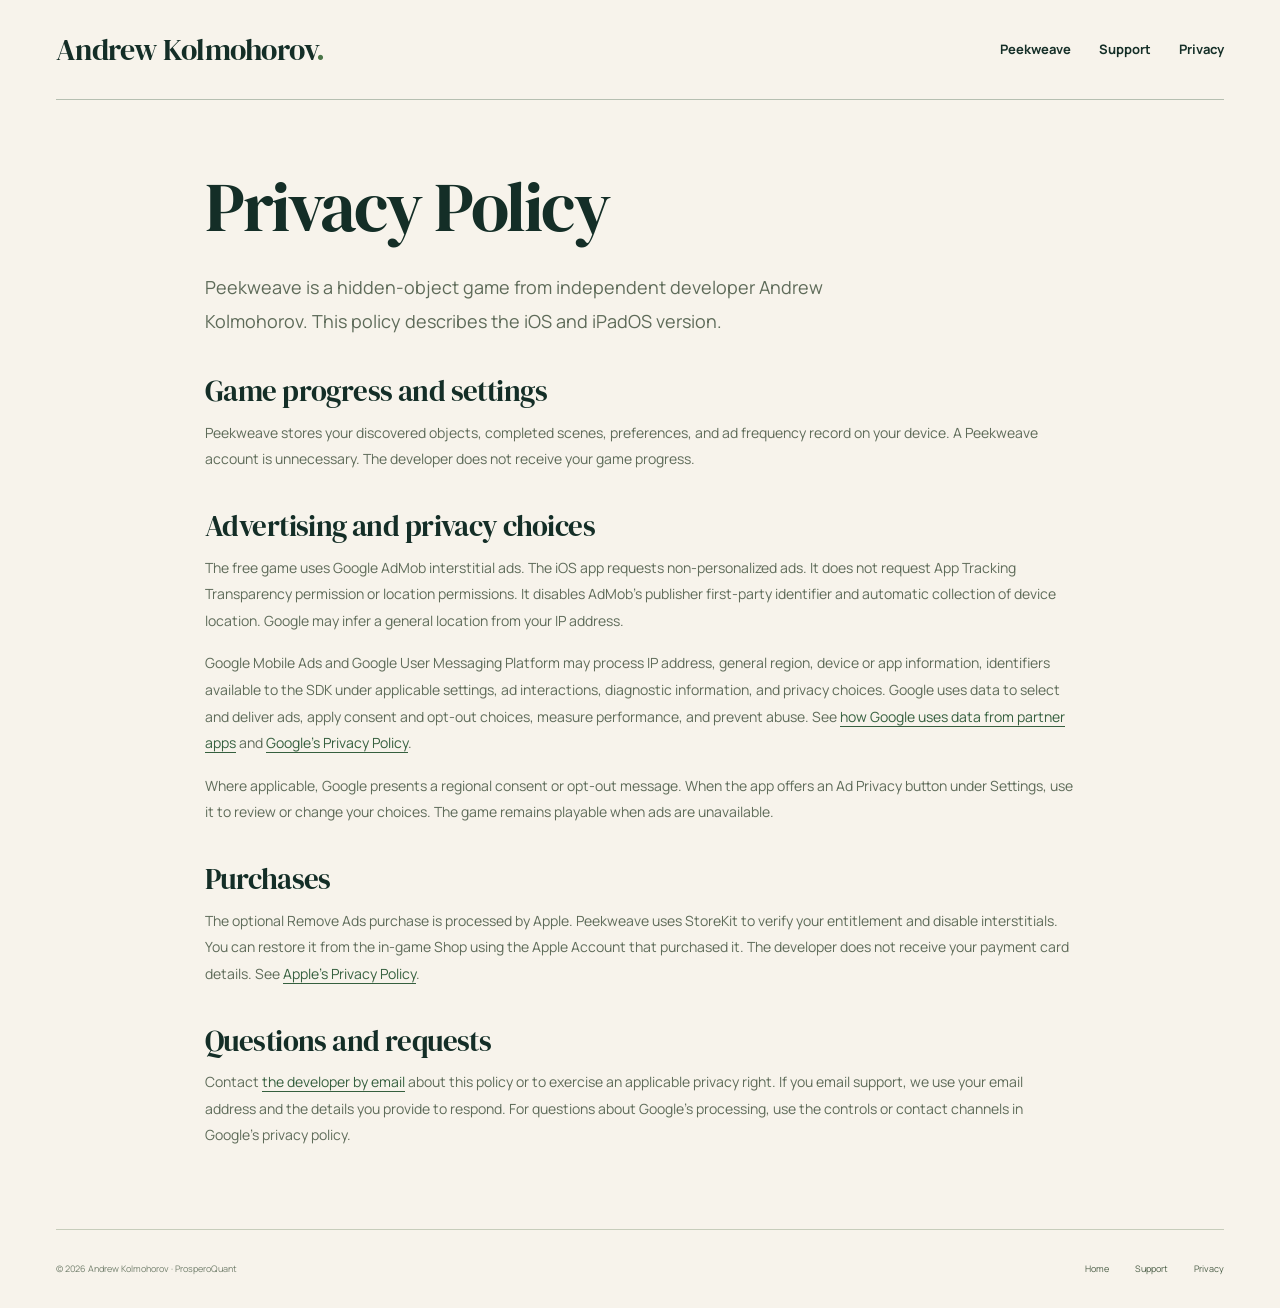
==== peekweave-privacy.html @ c541e127 "Add Peekweave to the developer website" ====
<!doctype html>
<html lang="en">
<head>
  <meta charset="utf-8">
  <meta name="viewport" content="width=device-width, initial-scale=1">
  <meta name="theme-color" content="#f7f3eb">
  <title>Privacy Policy — Peekweave</title>
  <meta name="description" content="How Peekweave on iPhone and iPad handles game progress, ads, consent choices, and purchases.">
  <link rel="canonical" href="https://prosperoquant.github.io/peekweave-privacy.html">
  <link rel="icon" href="assets/monogram.svg?v=20261117-ak2" type="image/svg+xml">
  <link rel="stylesheet" href="assets/portfolio-fonts.css">
  <link rel="stylesheet" href="assets/portfolio.css?v=20261117-4">
  <link rel="stylesheet" href="assets/peekweave.css">
  <script src="assets/contact.js" defer></script>
</head>
<body>
  <a class="skip-link" href="#main">Skip to content</a>
  <header class="site-header document-header wrap">
    <a class="wordmark" href="./">Andrew Kolmohorov<span class="wordmark-dot">.</span></a>
    <nav class="primary-nav" aria-label="Main navigation"><a href="./#peekweave">Peekweave</a><a href="peekweave-support.html">Support</a><a href="peekweave-privacy.html">Privacy</a></nav>
  </header>
  <main id="main" class="document-main">
    <h1>Privacy Policy</h1>
    <p class="document-lead">Peekweave is a hidden-object game from independent developer Andrew Kolmohorov. This policy describes the iOS and iPadOS version.</p>
<h2>Game progress and settings</h2>
<p>Peekweave stores your discovered objects, completed scenes, preferences, and ad frequency record on your device. A Peekweave account is unnecessary. The developer does not receive your game progress.</p>
<h2>Advertising and privacy choices</h2>
<p>The free game uses Google AdMob interstitial ads. The iOS app requests non-personalized ads. It does not request App Tracking Transparency permission or location permissions. It disables AdMob's publisher first-party identifier and automatic collection of device location. Google may infer a general location from your IP address.</p>
<p>Google Mobile Ads and Google User Messaging Platform may process IP address, general region, device or app information, identifiers available to the SDK under applicable settings, ad interactions, diagnostic information, and privacy choices. Google uses data to select and deliver ads, apply consent and opt-out choices, measure performance, and prevent abuse. See <a href="https://policies.google.com/technologies/partner-sites">how Google uses data from partner apps</a> and <a href="https://policies.google.com/privacy">Google's Privacy Policy</a>.</p>
<p>Where applicable, Google presents a regional consent or opt-out message. When the app offers an Ad Privacy button under Settings, use it to review or change your choices. The game remains playable when ads are unavailable.</p>
<h2>Purchases</h2>
<p>The optional Remove Ads purchase is processed by Apple. Peekweave uses StoreKit to verify your entitlement and disable interstitials. You can restore it from the in-game Shop using the Apple Account that purchased it. The developer does not receive your payment card details. See <a href="https://www.apple.com/legal/privacy/">Apple's Privacy Policy</a>.</p>
<h2>Questions and requests</h2>
<p>Contact <button class="inline-contact contact-action" type="button" data-email-subject="Peekweave Privacy">the developer by email</button> about this policy or to exercise an applicable privacy right. If you email support, we use your email address and the details you provide to respond. For questions about Google's processing, use the controls or contact channels in Google's privacy policy.</p>
  </main>
  <footer class="site-footer wrap"><span>© 2026 Andrew Kolmohorov · ProsperoQuant</span><div><a href="./">Home</a><a href="peekweave-support.html">Support</a><a href="peekweave-privacy.html">Privacy</a></div></footer>
</body>
</html>
---- assets/portfolio-fonts.css ----
@font-face {
  font-family: 'DM Serif Display';
  font-style: italic;
  font-weight: 400;
  font-display: swap;
  src: url(display-italic.woff2) format('woff2');
}
@font-face {
  font-family: 'DM Serif Display';
  font-style: normal;
  font-weight: 400;
  font-display: swap;
  src: url(display-normal.woff2) format('woff2');
}
@font-face {
  font-family: 'Manrope';
  font-style: normal;
  font-weight: 400;
  font-display: swap;
  src: url(manrope-400.woff2) format('woff2');
}
@font-face {
  font-family: 'Manrope';
  font-style: normal;
  font-weight: 500;
  font-display: swap;
  src: url(manrope-500.woff2) format('woff2');
}
@font-face {
  font-family: 'Manrope';
  font-style: normal;
  font-weight: 600;
  font-display: swap;
  src: url(manrope-600.woff2) format('woff2');
}
@font-face {
  font-family: 'Manrope';
  font-style: normal;
  font-weight: 700;
  font-display: swap;
  src: url(manrope-700.woff2) format('woff2');
}
---- assets/portfolio.css ----
:root{--paper:#f7f3eb;--ink:#142e27;--green:#315a3c;--muted:#606b60;--line:#d6d8cb;--serif:'DM Serif Display',Georgia,serif;--sans:'Manrope',Arial,sans-serif}
*{box-sizing:border-box}
html{scroll-behavior:smooth;scroll-padding-top:32px}
body{margin:0;background:var(--paper);color:var(--ink);font-family:var(--sans);font-size:15px;line-height:1.7;-webkit-font-smoothing:antialiased}
a{color:inherit;text-decoration:none}
button{font:inherit}
img{display:block;max-width:100%}
button,a{-webkit-tap-highlight-color:transparent}
.icon{display:inline-block;width:17px;height:17px;flex-shrink:0;vertical-align:middle}
.menu-toggle[aria-expanded="true"] .menu-vertical{opacity:0}
.menu-vertical{transition:opacity .15s}
.celestial-star .icon{width:1em;height:1em}
.scene-top .icon{width:20px;height:20px}
.quant-symbol .icon{width:42px;height:30px}
a:focus-visible,button:focus-visible,summary:focus-visible{outline:3px solid #9a6429;outline-offset:6px}
::selection{background:#cddbc0;color:var(--ink)}
h1,h2,h3,p,figure{margin:0}
h1,h2,h3{font-family:var(--serif);font-weight:400;line-height:1.06;letter-spacing:-.035em}
h2{font-size:clamp(36px,3.5vw,52px)}
h3{font-size:42px}
.wrap{width:min(1380px,calc(100% - 112px));margin-inline:auto}
.skip-link{position:fixed;z-index:20;top:-70px;left:20px;padding:10px 20px;background:var(--ink);color:var(--paper)}
.skip-link:focus{top:12px}
.site-header{min-height:100px;display:flex;align-items:center;justify-content:space-between;gap:32px;border-bottom:1px solid #b6bfb1}
.wordmark{font-family:var(--serif);font-size:30px;line-height:1.2;letter-spacing:-.025em;white-space:nowrap}
.wordmark-dot{color:#4a7548}
.primary-nav{display:flex;align-items:center;gap:34px;font-size:13px;font-weight:700}
.primary-nav>a{position:relative;padding:10px 0}
.primary-nav>a:not(.nav-contact)::after{content:'';position:absolute;bottom:4px;left:0;right:100%;height:1px;background:var(--green);transition:right .2s}
.primary-nav>a:hover::after{right:0}
.primary-nav .nav-contact{border:1px solid #acb8a4;border-radius:4px;padding:9px 18px;display:flex;gap:27px;align-items:center;transition:background .2s}
.nav-contact:hover{background:#e8ebdf}
.menu-toggle{display:none}
.eyebrow{text-transform:uppercase;font-size:10px;letter-spacing:.2em;font-weight:700;line-height:1.5;color:var(--green);display:flex;align-items:center;gap:9px}
.status-dot{display:inline-block;flex-shrink:0;width:6px;height:6px;border-radius:50%;background:#60834c}
.hero{display:grid;grid-template-columns:.94fr 1.16fr;align-items:center;gap:12px;min-height:605px;padding-block:44px 45px}
.hero-copy{position:relative;z-index:1;padding-bottom:5px}
.hero h1{font-size:clamp(59px,6.45vw,100px);letter-spacing:-.045em;margin-top:23px;line-height:1.01;white-space:nowrap}
.hero-description{font-size:16px;color:#536052;line-height:1.8;margin-top:26px}
.button{display:inline-flex;justify-content:center;align-items:center;gap:40px;min-height:49px;padding:12px 22px;border-radius:4px;font-size:12px;font-weight:700;line-height:1.5;transition:transform .2s,background .2s;cursor:pointer}
.button:hover{transform:translateY(-2px)}
.button>span{font-size:19px;font-weight:400;line-height:1}
.button-primary{background:var(--green);color:#fffdf5;margin-top:29px;box-shadow:0 4px 10px #183c2012}
.button-primary:hover{background:#24472e}
.hero-note{margin-top:25px;display:flex;align-items:center;gap:9px;color:#71786b;font-size:10px;letter-spacing:.025em}
.little-star{font-size:18px;line-height:1;color:#73895e}
.hero-art{min-width:0;position:relative;margin-right:-15px}
.hero-art img{width:100%;height:auto}
.hero-art figcaption{margin:12px 5% 0 12%;display:flex;align-items:center;gap:16px;font-size:9px;letter-spacing:.04em;color:#69725f}
.hero-art figcaption>a{color:var(--ink);white-space:nowrap;font-weight:600}
.figure-line{height:1px;background:#c8cbbd;flex:1}
.work-section{padding-block:30px 90px}
.section-heading{display:flex;justify-content:space-between;align-items:flex-end;gap:24px;margin-bottom:31px}
.section-heading h2{margin-top:12px}
.section-index{text-transform:uppercase;font-size:9px;letter-spacing:.12em;color:#737a6d;padding-bottom:7px;white-space:nowrap}
.section-index>span{margin-inline:7px;color:#a3aa96}
.work-grid{display:grid;grid-template-columns:1.13fr 1fr;gap:28px}
.project{border:1px solid #d0d4c3;border-radius:12px;overflow:hidden;scroll-margin-top:35px;background:#faf8f1;transition:border-color .2s,box-shadow .2s}
.project:hover{border-color:#9eae8a;box-shadow:0 8px 32px #24382008}
.pantry-scene,.divination-scene{height:310px;position:relative;overflow:hidden}
.pantry-scene{background:#dce4ce;padding:17px 48px 24px}
.scene-top{display:flex;align-items:center;justify-content:space-between;color:#466245;max-width:400px;margin:auto}
.scene-title{font-family:var(--serif);font-size:21px;letter-spacing:.01em}
.scene-top>span:last-child{font-size:21px}
.pantry-shelves{width:min(360px,100%);margin:0 auto;filter:drop-shadow(0 16px 12px #51623a22)}
.shelf{height:105px;display:flex;align-items:flex-end;justify-content:space-evenly;position:relative;padding:8px 4px 10px;margin-top:3px}
.shelf::after{position:absolute;bottom:0;left:-12px;right:-12px;content:'';height:9px;border-radius:2px;background:linear-gradient(#e0b17b,#b47d48 50%,#c89863 60%,#9f744b);box-shadow:0 7px 10px #5c59331a}
.shelf img{width:76px;height:87px;object-fit:contain;filter:drop-shadow(1px 4px 3px #6f754332);transition:transform .35s}
.shelf img:nth-child(2){transform:rotate(5deg);width:68px}
.shelf:last-child img:nth-child(1){transform:rotate(-6deg);height:82px}
.pantry-project:hover .shelf:first-child img:first-child{transform:translateY(-5px) rotate(-6deg)}
.scene-caption{position:absolute;bottom:14px;left:0;right:0;text-align:center;color:#40583a;font-size:11px;letter-spacing:.035em}
.divination-scene{background:#e4e1e8;isolation:isolate}
.divination-scene::before{content:'';position:absolute;width:275px;height:275px;border:1px solid #c7bfce;left:50%;top:42%;transform:translate(-50%,-50%);border-radius:50%;z-index:-1}
.divination-scene::after{content:'';position:absolute;width:305px;height:305px;border:1px solid #d0cad5;left:50%;top:42%;transform:translate(-50%,-50%);border-radius:50%;z-index:-1}
.card-fan{position:relative;height:100%;width:100%;max-width:420px;margin-inline:auto}
.oracle-card{position:absolute;top:37px;left:calc(50% - 63px);width:126px;height:195px;object-fit:cover;border-radius:8px;box-shadow:0 10px 20px #30233829;transition:transform .45s cubic-bezier(.2,.8,.2,1)}
.card-left{transform:translate(-74px,15px) rotate(-18deg)}
.card-right{transform:translate(74px,15px) rotate(18deg)}
.card-center{transform:translateY(5px) rotate(-3deg);z-index:2}
.divination-project:hover .card-left{transform:translate(-84px,12px) rotate(-22deg)}
.divination-project:hover .card-right{transform:translate(84px,12px) rotate(22deg)}
.divination-project:hover .card-center{transform:translateY(-3px) rotate(0deg)}
.divination-scene .scene-caption{color:#5d4b66}
.celestial-star{position:absolute;color:#7c6b88;z-index:3}
.star-one{left:12%;top:18%;font-size:31px}
.star-two{right:11%;bottom:25%;font-size:15px}
.project-copy{padding:25px 28px 26px}
.project-meta{display:flex;flex-wrap:wrap;align-items:center;justify-content:space-between;gap:8px 12px;text-transform:uppercase;font-size:9px;letter-spacing:.1em;line-height:1.7;color:#4d5d47;margin-bottom:14px}
.project-status{font-size:10px;font-weight:600;border:1px solid #b8c5a8;background:#eaf0df;padding:3px 10px;border-radius:30px;letter-spacing:.035em;color:#35542b}
.available-status{display:flex;align-items:center;gap:6px;font-size:10px;font-weight:600;color:#315a35;letter-spacing:.03em}
.available-status .status-dot{width:4px;height:4px}
.project-tagline{font-family:var(--serif);font-size:22px;color:#50614a;line-height:1.3;letter-spacing:-.01em;margin-top:9px}
.divination-project .project-tagline{color:#7a637f}
.project-description{max-width:460px;font-size:12px;line-height:1.9;color:#687061;margin-top:14px;min-height:69px}
.project-bottom{display:flex;justify-content:space-between;align-items:center;gap:15px;margin-top:24px;padding-top:19px;border-top:1px solid #dfe2d4}
.platform-label{font-size:11px;color:#4b5c45}
.text-link{font-size:11px;font-weight:700;white-space:nowrap;display:inline-flex;align-items:center;gap:12px}
.text-link>span{font-size:15px}
.text-link:hover{text-decoration:underline;text-underline-offset:5px}
.quant-section{background:#132a35;position:relative;overflow:hidden;color:#f4f1e6;isolation:isolate}
.quant-grid{position:absolute;inset:0;z-index:-1;opacity:.12;background-image:linear-gradient(#74938e 1px,transparent 1px),linear-gradient(90deg,#74938e 1px,transparent 1px);background-size:70px 70px;mask-image:linear-gradient(90deg,transparent 15%,#000)}
.quant-chart{position:absolute;right:0;bottom:0;width:71%;height:100%;z-index:-1;opacity:.85;mask-image:linear-gradient(90deg,transparent,#000 40%)}
.quant-content{padding-block:62px 64px;display:flex;justify-content:space-between;align-items:center;gap:50px}
.quant-section .eyebrow{color:#aab9a8}
.quant-section h2{font-size:clamp(36px,3.5vw,52px);margin-top:14px}
.quant-name{font-family:var(--serif);font-size:26px;letter-spacing:-.02em;margin-top:12px;color:#bad1c2}
.quant-name>span{font-family:var(--sans);font-size:17px;margin-left:7px}
.quant-description{font-size:12px;line-height:1.9;margin-top:14px;color:#bac7c4}
.button-light{border:1px solid #79958f;color:#e9ede2;margin-top:25px;background:#163138}
.button-light:hover{background:#25464b}
.quant-aside{display:flex;flex-direction:column;align-items:flex-start;gap:16px;padding-right:9%;color:#d5e1d5;font-family:var(--serif);font-size:31px;line-height:1.2}
.quant-symbol{font-size:46px;line-height:.6;color:#9bc3b2}
.quant-aside small{font-family:var(--sans);font-size:7px;letter-spacing:.08em;color:#a5b7b5;margin-top:20px}
.contact-section{padding-block:81px 75px;display:grid;grid-template-columns:1.08fr 1fr;gap:60px}
.contact-section h2{font-size:clamp(33px,3.15vw,46px);margin-top:16px;line-height:1.15}
.contact-section h2 em{font-weight:400;color:#668259}
.contact-copy{padding-top:3px}
.contact-copy>p{font-size:12px;line-height:2;max-width:455px;color:#687061}
.contact-email{display:flex;justify-content:space-between;align-items:center;width:100%;font-family:var(--serif);font-size:27px;max-width:455px;background:transparent;color:inherit;border:0;border-bottom:1px solid #bac3ac;padding:20px 0 10px;letter-spacing:-.015em;text-align:left;cursor:pointer}
.contact-email>span{font-family:var(--sans);font-size:23px}
.contact-email:hover{color:#517242}
.inline-contact{display:inline;padding:0;border:0;background:transparent;color:#355f3e;font:inherit;text-align:left;text-decoration:underline;text-underline-offset:4px;cursor:pointer}
.inline-contact:hover{color:#183c20}
.contact-fallback{width:min(870px,calc(100% - 40px));margin:25px auto;font-size:13px}
.social-links{display:flex;gap:25px;margin-top:25px;font-size:10px;font-weight:600}
.social-links a>span{color:#7b8970;margin-left:6px}
.social-links a:hover{text-decoration:underline;text-underline-offset:5px}
.site-footer{border-top:1px solid #c7cdbb;display:flex;justify-content:space-between;align-items:center;gap:30px;min-height:79px;font-size:9px;color:#74806e}
.site-footer>div{display:flex;align-items:center;gap:26px;color:#4b5e47}
.site-footer a:hover{text-decoration:underline;text-underline-offset:4px}
.footer-dot{margin-inline:6px}
/* Shared support and privacy pages. */
.document-main{max-width:870px;margin:0 auto;padding:70px 0 80px}
.document-main>.eyebrow{margin-bottom:19px}
.document-main h1{font-size:clamp(44px,5.5vw,72px);margin-bottom:25px}
.document-main h2{font-size:29px;letter-spacing:-.02em;margin-top:38px;margin-bottom:13px}
.document-main p,.document-main li{font-size:14px;line-height:1.9;color:#5e6b59}
.document-main p+p{margin-top:16px}
.document-main a:not(.button){text-decoration:underline;text-underline-offset:4px;color:#355f3e;overflow-wrap:anywhere}
.document-main ul{padding-left:20px}
.document-main small{display:block;font-size:11px;color:#7a8270;margin-top:32px}
.document-main .document-lead{font-size:18px;max-width:690px}
.document-main .document-links{margin-top:26px;padding:24px 0;border-block:1px solid var(--line)}
.document-links .text-link{font-size:13px;display:flex;justify-content:space-between;padding:12px 0}
.document-main .document-note{margin-top:32px;padding:20px 25px;border-left:2px solid #9cab83;background:#edefe3}
.document-note p{font-size:13px}
.document-footer{border-top:1px solid var(--line);margin-top:40px;padding-top:20px}
.document-header .primary-nav{gap:28px}
@media(min-width:1550px){
  .hero{min-height:650px}.hero-art{margin-right:-30px}.hero h1{font-size:105px}
}
@media(max-width:1150px){
  .wrap{width:calc(100% - 72px)}.site-header{min-height:88px}.wordmark{font-size:26px}.primary-nav{gap:24px}
  .hero{min-height:535px;gap:0}.hero h1{font-size:clamp(59px,6.6vw,85px)}.hero-description{font-size:14px}.hero-art{margin-right:-10px}.hero-art figcaption{font-size:8px;gap:9px;margin-left:7%}
  .pantry-scene,.divination-scene{height:285px}.pantry-scene{padding-inline:32px}.shelf{height:96px}.shelf img{height:80px;width:68px}.shelf:last-child img:nth-child(1){height:76px}
  .project-copy{padding:23px}.project-bottom{flex-wrap:wrap}.project-description{min-height:90px}.contact-section{gap:45px}.contact-email{font-size:24px}.quant-aside{padding-right:3%}
}
@media(max-width:850px){
  .wrap{width:calc(100% - 48px)}.wordmark{font-size:24px}.primary-nav{gap:18px;font-size:11px}.primary-nav .nav-contact{padding:8px 12px;gap:13px}
  .hero{min-height:465px;padding-block:35px}.hero h1{font-size:clamp(48px,6.7vw,61px)}.hero-description{font-size:12px;margin-top:20px}.hero .eyebrow{font-size:8px;letter-spacing:.17em}.hero .button{margin-top:23px;min-height:45px;font-size:11px;gap:25px}.hero-note{font-size:8px;margin-top:21px}.hero-art figcaption>span:first-child{display:none}.hero-art figcaption{margin:8px 8% 0}
  .work-section{padding-bottom:60px}.section-heading{margin-bottom:25px}.section-heading h2{font-size:36px}.section-index{font-size:8px}.work-grid{gap:20px;grid-template-columns:1fr 1fr}
  .pantry-scene,.divination-scene{height:250px}.pantry-scene{padding-inline:25px;padding-top:13px}.scene-title{font-size:18px}.shelf{height:82px}.shelf img{height:67px;width:59px}.shelf img:nth-child(2){width:57px}.shelf:last-child img:nth-child(1){height:64px}
  .oracle-card{width:106px;height:164px;left:calc(50% - 53px);top:30px}.card-left{transform:translate(-57px,13px) rotate(-18deg)}.card-right{transform:translate(57px,13px) rotate(18deg)}.divination-project:hover .card-left{transform:translate(-61px,12px) rotate(-20deg)}.divination-project:hover .card-right{transform:translate(61px,12px) rotate(20deg)}
  .divination-scene::before{width:215px;height:215px}.divination-scene::after{width:240px;height:240px}.star-one{left:8%;top:14%;font-size:24px}.star-two{right:8%}.scene-caption{bottom:12px;font-size:10px}
  .project-copy{padding:21px}.project-meta{font-size:9px;letter-spacing:.06em;gap:7px}.project-status,.available-status{font-size:10px}.project h3{font-size:35px}.project-tagline{font-size:20px;min-height:52px}.project-description{font-size:11px;min-height:106px}.project-bottom{margin-top:19px;gap:10px;align-items:flex-start;flex-direction:column}.platform-label{font-size:11px}.text-link{font-size:11px}
  .quant-content{padding-block:50px}.quant-section h2{font-size:39px}.quant-aside{padding-right:0;font-size:27px;min-width:130px}.quant-description{font-size:11px}
  .contact-section{padding-block:60px;gap:35px}.contact-section h2{font-size:32px}.contact-copy>p{font-size:11px}.contact-email{font-size:20px}
  .document-main{max-width:calc(100% - 80px);padding-top:50px}.site-footer{font-size:8px;gap:20px}.site-footer>div{gap:18px}
}
@media(max-width:650px){
  .wrap{width:calc(100% - 40px)}.site-header{min-height:79px;gap:15px;position:relative;flex-wrap:wrap;padding-block:21px}.wordmark{font-size:25px}
  .js .menu-toggle{display:flex;align-items:center;gap:11px;padding:5px 0 5px 10px;border:0;background:transparent;color:var(--ink);font-size:11px;cursor:pointer}.menu-toggle span{font-size:20px;line-height:1}
  .primary-nav{width:100%;justify-content:space-between;gap:12px;font-size:11px;border-top:1px solid var(--line);padding-top:10px}.js .primary-nav{display:none}.js .primary-nav.is-open{display:flex}.primary-nav .nav-contact{border:0;padding:8px 0;gap:6px}
  .hero{display:flex;flex-direction:column;align-items:stretch;gap:18px;padding-top:40px;padding-bottom:26px;min-height:0}.hero-copy{padding-bottom:0}.hero .eyebrow{font-size:9px;letter-spacing:.19em}
  .hero h1{font-size:clamp(52px,12.9vw,82px);margin-top:20px;letter-spacing:-.045em;line-height:1.01;white-space:normal}.hero-description{font-size:13px;line-height:1.8;margin-top:23px}.hero .button{margin-top:24px;font-size:11px;padding-inline:21px;gap:42px;min-height:47px}.hero-note{font-size:9px;margin-top:20px;gap:8px}
  .hero-art{margin:3px -10px 0}.hero-art figcaption{margin:7px 18px 0;font-size:8px}.hero-art figcaption>span:first-child{display:inline}.hero-art img{width:100%}
  .work-section{padding-top:28px;padding-bottom:45px}.section-heading{align-items:flex-start;flex-direction:column;gap:12px;margin-bottom:24px}.section-heading .eyebrow{font-size:8px;letter-spacing:.15em}.section-heading h2{font-size:36px;margin-top:10px}.section-index{font-size:7px;padding:0;letter-spacing:.1em}.work-grid{grid-template-columns:1fr;gap:25px}.project{border-radius:10px}
  .pantry-scene,.divination-scene{height:285px}.pantry-scene{padding:17px 38px 24px}.scene-title{font-size:21px}.shelf{height:96px}.shelf img{height:81px;width:71px}.shelf img:nth-child(2){width:68px}.shelf:last-child img:nth-child(1){height:77px}.pantry-shelves{max-width:325px}.scene-caption{font-size:11px;bottom:14px}
  .oracle-card{width:123px;height:188px;left:calc(50% - 61.5px);top:34px}.card-left{transform:translate(-67px,13px) rotate(-18deg)}.card-right{transform:translate(67px,13px) rotate(18deg)}.divination-project:hover .card-left{transform:translate(-73px,12px) rotate(-20deg)}.divination-project:hover .card-right{transform:translate(73px,12px) rotate(20deg)}.divination-scene::before{width:250px;height:250px}.divination-scene::after{width:278px;height:278px}.star-one{left:10%}.star-two{right:10%}
  .project-copy{padding:23px}.project-meta{font-size:9px;letter-spacing:.06em;margin-bottom:16px}.project-status,.available-status{font-size:10px}.project h3{font-size:39px}.project-tagline{font-size:22px;min-height:0;margin-top:9px}.project-description{font-size:12px;min-height:0;line-height:1.9;margin-top:14px}.project-bottom{flex-direction:row;align-items:center;justify-content:space-between;flex-wrap:wrap;gap:12px;margin-top:23px;padding-top:18px}.platform-label{font-size:11px}.text-link{font-size:11px;gap:8px}
  .quant-content{padding-block:45px;display:block}.quant-section .eyebrow{font-size:8px}.quant-section h2{font-size:40px;margin-top:18px;max-width:320px}.quant-name{font-size:25px;margin-top:14px}.quant-description{font-size:12px;line-height:1.9;max-width:330px;margin-top:15px}.quant-description br{display:none}.quant-aside{display:none}.quant-chart{width:110%;height:85%;opacity:.45;mask-image:linear-gradient(90deg,transparent,#000)}.quant-grid{background-size:50px 50px;opacity:.1}.button-light{font-size:11px;gap:33px;margin-top:25px;min-height:47px}
  .contact-section{display:block;padding-block:45px 42px}.contact-section .eyebrow{font-size:8px}.contact-section h2{font-size:37px;line-height:1.13;margin-top:15px}.contact-copy{padding-top:23px}.contact-copy>p{font-size:12px;line-height:1.9}.contact-email{font-size:25px;padding-top:23px}.email-caption{font-size:10px}.social-links{font-size:10px;gap:29px;margin-top:24px}
  .site-footer{align-items:flex-start;flex-direction:column;gap:16px;padding-block:24px 27px;font-size:8px;min-height:0}.site-footer>div{gap:25px;font-size:9px}
  .document-main{max-width:calc(100% - 40px);padding-block:40px 45px}.document-main h1{font-size:45px}.document-main h2{font-size:28px}.document-main .document-lead{font-size:16px}.document-main p,.document-main li{font-size:13px}.document-main .document-note{padding:15px 18px}.document-header .primary-nav{gap:15px}
}
@media(prefers-reduced-motion:reduce){html{scroll-behavior:auto}*,*::before,*::after{transition:none!important;animation:none!important}}
---- assets/peekweave.css ----
.peekweave-card-art {
  display: block;
  width: 100%;
  height: clamp(225px, 34vw, 320px);
  object-fit: cover;
  object-position: 50% 48%;
  background: #252032;
}
.peekweave-project .project-tagline { color: #6e4a70; }
.peekweave-cover {
  display: block;
  width: 100%;
  height: auto;
  border-radius: 12px;
  margin: 24px 0 32px;
}
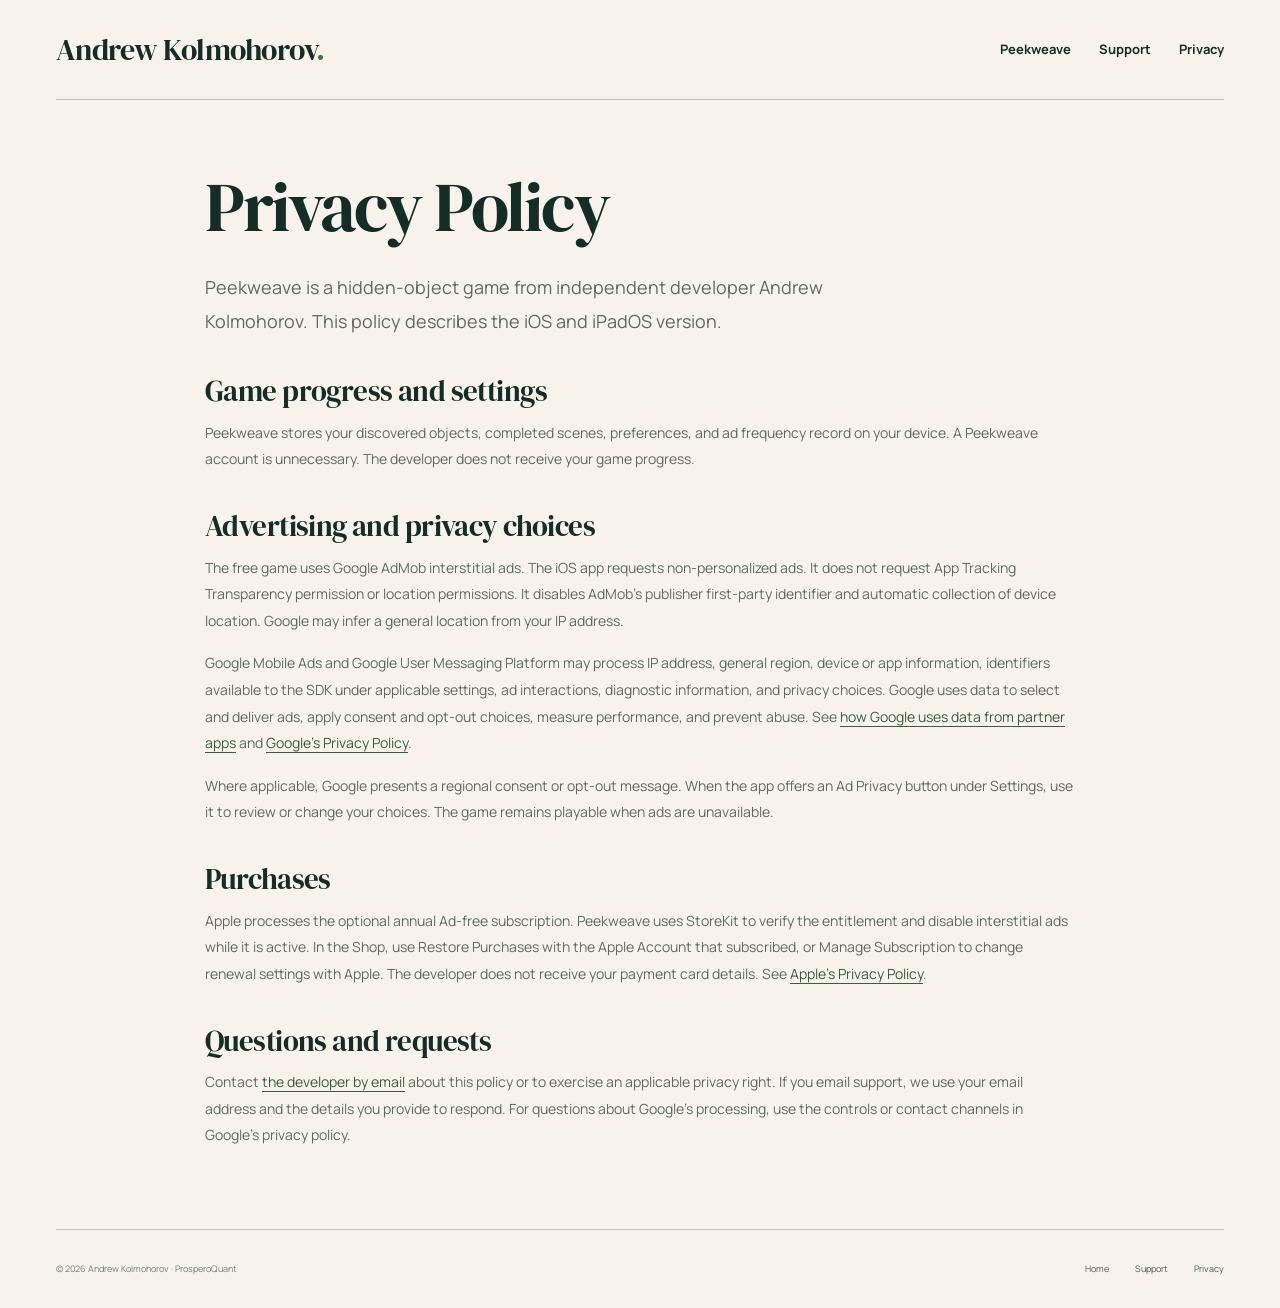
==== commit ec3855f1: "Document Peekweave's annual StoreKit entitlement" ====
--- a/peekweave-privacy.html
+++ b/peekweave-privacy.html
@@ -29,7 +29,7 @@
 <p>Google Mobile Ads and Google User Messaging Platform may process IP address, general region, device or app information, identifiers available to the SDK under applicable settings, ad interactions, diagnostic information, and privacy choices. Google uses data to select and deliver ads, apply consent and opt-out choices, measure performance, and prevent abuse. See <a href="https://policies.google.com/technologies/partner-sites">how Google uses data from partner apps</a> and <a href="https://policies.google.com/privacy">Google's Privacy Policy</a>.</p>
 <p>Where applicable, Google presents a regional consent or opt-out message. When the app offers an Ad Privacy button under Settings, use it to review or change your choices. The game remains playable when ads are unavailable.</p>
 <h2>Purchases</h2>
-<p>The optional Remove Ads purchase is processed by Apple. Peekweave uses StoreKit to verify your entitlement and disable interstitials. You can restore it from the in-game Shop using the Apple Account that purchased it. The developer does not receive your payment card details. See <a href="https://www.apple.com/legal/privacy/">Apple's Privacy Policy</a>.</p>
+<p>Apple processes the optional annual Ad-free subscription. Peekweave uses StoreKit to verify the entitlement and disable interstitial ads while it is active. In the Shop, use Restore Purchases with the Apple Account that subscribed, or Manage Subscription to change renewal settings with Apple. The developer does not receive your payment card details. See <a href="https://www.apple.com/legal/privacy/">Apple's Privacy Policy</a>.</p>
 <h2>Questions and requests</h2>
 <p>Contact <button class="inline-contact contact-action" type="button" data-email-subject="Peekweave Privacy">the developer by email</button> about this policy or to exercise an applicable privacy right. If you email support, we use your email address and the details you provide to respond. For questions about Google's processing, use the controls or contact channels in Google's privacy policy.</p>
   </main>
--- a/assets/portfolio.css
+++ b/assets/portfolio.css
@@ -11,7 +11,6 @@
 .menu-vertical{transition:opacity .15s}
 .celestial-star .icon{width:1em;height:1em}
 .scene-top .icon{width:20px;height:20px}
-.quant-symbol .icon{width:42px;height:30px}
 a:focus-visible,button:focus-visible,summary:focus-visible{outline:3px solid #9a6429;outline-offset:6px}
 ::selection{background:#cddbc0;color:var(--ink)}
 h1,h2,h3,p,figure{margin:0}
@@ -54,10 +53,9 @@
 .section-heading h2{margin-top:12px}
 .section-index{text-transform:uppercase;font-size:9px;letter-spacing:.12em;color:#737a6d;padding-bottom:7px;white-space:nowrap}
 .section-index>span{margin-inline:7px;color:#a3aa96}
-.work-grid{display:grid;grid-template-columns:1.13fr 1fr;gap:28px}
 .project{border:1px solid #d0d4c3;border-radius:12px;overflow:hidden;scroll-margin-top:35px;background:#faf8f1;transition:border-color .2s,box-shadow .2s}
 .project:hover{border-color:#9eae8a;box-shadow:0 8px 32px #24382008}
-.pantry-scene,.divination-scene{height:310px;position:relative;overflow:hidden}
+.pantry-scene,.divination-scene{position:relative;overflow:hidden}
 .pantry-scene{background:#dce4ce;padding:17px 48px 24px}
 .scene-top{display:flex;align-items:center;justify-content:space-between;color:#466245;max-width:400px;margin:auto}
 .scene-title{font-family:var(--serif);font-size:21px;letter-spacing:.01em}
@@ -98,20 +96,8 @@
 .text-link{font-size:11px;font-weight:700;white-space:nowrap;display:inline-flex;align-items:center;gap:12px}
 .text-link>span{font-size:15px}
 .text-link:hover{text-decoration:underline;text-underline-offset:5px}
-.quant-section{background:#132a35;position:relative;overflow:hidden;color:#f4f1e6;isolation:isolate}
 .quant-grid{position:absolute;inset:0;z-index:-1;opacity:.12;background-image:linear-gradient(#74938e 1px,transparent 1px),linear-gradient(90deg,#74938e 1px,transparent 1px);background-size:70px 70px;mask-image:linear-gradient(90deg,transparent 15%,#000)}
 .quant-chart{position:absolute;right:0;bottom:0;width:71%;height:100%;z-index:-1;opacity:.85;mask-image:linear-gradient(90deg,transparent,#000 40%)}
-.quant-content{padding-block:62px 64px;display:flex;justify-content:space-between;align-items:center;gap:50px}
-.quant-section .eyebrow{color:#aab9a8}
-.quant-section h2{font-size:clamp(36px,3.5vw,52px);margin-top:14px}
-.quant-name{font-family:var(--serif);font-size:26px;letter-spacing:-.02em;margin-top:12px;color:#bad1c2}
-.quant-name>span{font-family:var(--sans);font-size:17px;margin-left:7px}
-.quant-description{font-size:12px;line-height:1.9;margin-top:14px;color:#bac7c4}
-.button-light{border:1px solid #79958f;color:#e9ede2;margin-top:25px;background:#163138}
-.button-light:hover{background:#25464b}
-.quant-aside{display:flex;flex-direction:column;align-items:flex-start;gap:16px;padding-right:9%;color:#d5e1d5;font-family:var(--serif);font-size:31px;line-height:1.2}
-.quant-symbol{font-size:46px;line-height:.6;color:#9bc3b2}
-.quant-aside small{font-family:var(--sans);font-size:7px;letter-spacing:.08em;color:#a5b7b5;margin-top:20px}
 .contact-section{padding-block:81px 75px;display:grid;grid-template-columns:1.08fr 1fr;gap:60px}
 .contact-section h2{font-size:clamp(33px,3.15vw,46px);margin-top:16px;line-height:1.15}
 .contact-section h2 em{font-weight:400;color:#668259}
@@ -153,18 +139,17 @@
 @media(max-width:1150px){
   .wrap{width:calc(100% - 72px)}.site-header{min-height:88px}.wordmark{font-size:26px}.primary-nav{gap:24px}
   .hero{min-height:535px;gap:0}.hero h1{font-size:clamp(59px,6.6vw,85px)}.hero-description{font-size:14px}.hero-art{margin-right:-10px}.hero-art figcaption{font-size:8px;gap:9px;margin-left:7%}
-  .pantry-scene,.divination-scene{height:285px}.pantry-scene{padding-inline:32px}.shelf{height:96px}.shelf img{height:80px;width:68px}.shelf:last-child img:nth-child(1){height:76px}
-  .project-copy{padding:23px}.project-bottom{flex-wrap:wrap}.project-description{min-height:90px}.contact-section{gap:45px}.contact-email{font-size:24px}.quant-aside{padding-right:3%}
+  .pantry-scene{padding-inline:32px}.shelf{height:96px}.shelf img{height:80px;width:68px}.shelf:last-child img:nth-child(1){height:76px}
+  .project-copy{padding:23px}.project-bottom{flex-wrap:wrap}.project-description{min-height:90px}.contact-section{gap:45px}.contact-email{font-size:24px}
 }
 @media(max-width:850px){
   .wrap{width:calc(100% - 48px)}.wordmark{font-size:24px}.primary-nav{gap:18px;font-size:11px}.primary-nav .nav-contact{padding:8px 12px;gap:13px}
   .hero{min-height:465px;padding-block:35px}.hero h1{font-size:clamp(48px,6.7vw,61px)}.hero-description{font-size:12px;margin-top:20px}.hero .eyebrow{font-size:8px;letter-spacing:.17em}.hero .button{margin-top:23px;min-height:45px;font-size:11px;gap:25px}.hero-note{font-size:8px;margin-top:21px}.hero-art figcaption>span:first-child{display:none}.hero-art figcaption{margin:8px 8% 0}
-  .work-section{padding-bottom:60px}.section-heading{margin-bottom:25px}.section-heading h2{font-size:36px}.section-index{font-size:8px}.work-grid{gap:20px;grid-template-columns:1fr 1fr}
-  .pantry-scene,.divination-scene{height:250px}.pantry-scene{padding-inline:25px;padding-top:13px}.scene-title{font-size:18px}.shelf{height:82px}.shelf img{height:67px;width:59px}.shelf img:nth-child(2){width:57px}.shelf:last-child img:nth-child(1){height:64px}
+  .work-section{padding-bottom:60px}.section-heading{margin-bottom:25px}.section-heading h2{font-size:36px}.section-index{font-size:8px}
+  .pantry-scene{padding-inline:25px;padding-top:13px}.scene-title{font-size:18px}.shelf{height:82px}.shelf img{height:67px;width:59px}.shelf img:nth-child(2){width:57px}.shelf:last-child img:nth-child(1){height:64px}
   .oracle-card{width:106px;height:164px;left:calc(50% - 53px);top:30px}.card-left{transform:translate(-57px,13px) rotate(-18deg)}.card-right{transform:translate(57px,13px) rotate(18deg)}.divination-project:hover .card-left{transform:translate(-61px,12px) rotate(-20deg)}.divination-project:hover .card-right{transform:translate(61px,12px) rotate(20deg)}
   .divination-scene::before{width:215px;height:215px}.divination-scene::after{width:240px;height:240px}.star-one{left:8%;top:14%;font-size:24px}.star-two{right:8%}.scene-caption{bottom:12px;font-size:10px}
   .project-copy{padding:21px}.project-meta{font-size:9px;letter-spacing:.06em;gap:7px}.project-status,.available-status{font-size:10px}.project h3{font-size:35px}.project-tagline{font-size:20px;min-height:52px}.project-description{font-size:11px;min-height:106px}.project-bottom{margin-top:19px;gap:10px;align-items:flex-start;flex-direction:column}.platform-label{font-size:11px}.text-link{font-size:11px}
-  .quant-content{padding-block:50px}.quant-section h2{font-size:39px}.quant-aside{padding-right:0;font-size:27px;min-width:130px}.quant-description{font-size:11px}
   .contact-section{padding-block:60px;gap:35px}.contact-section h2{font-size:32px}.contact-copy>p{font-size:11px}.contact-email{font-size:20px}
   .document-main{max-width:calc(100% - 80px);padding-top:50px}.site-footer{font-size:8px;gap:20px}.site-footer>div{gap:18px}
 }
@@ -175,13 +160,128 @@
   .hero{display:flex;flex-direction:column;align-items:stretch;gap:18px;padding-top:40px;padding-bottom:26px;min-height:0}.hero-copy{padding-bottom:0}.hero .eyebrow{font-size:9px;letter-spacing:.19em}
   .hero h1{font-size:clamp(52px,12.9vw,82px);margin-top:20px;letter-spacing:-.045em;line-height:1.01;white-space:normal}.hero-description{font-size:13px;line-height:1.8;margin-top:23px}.hero .button{margin-top:24px;font-size:11px;padding-inline:21px;gap:42px;min-height:47px}.hero-note{font-size:9px;margin-top:20px;gap:8px}
   .hero-art{margin:3px -10px 0}.hero-art figcaption{margin:7px 18px 0;font-size:8px}.hero-art figcaption>span:first-child{display:inline}.hero-art img{width:100%}
-  .work-section{padding-top:28px;padding-bottom:45px}.section-heading{align-items:flex-start;flex-direction:column;gap:12px;margin-bottom:24px}.section-heading .eyebrow{font-size:8px;letter-spacing:.15em}.section-heading h2{font-size:36px;margin-top:10px}.section-index{font-size:7px;padding:0;letter-spacing:.1em}.work-grid{grid-template-columns:1fr;gap:25px}.project{border-radius:10px}
-  .pantry-scene,.divination-scene{height:285px}.pantry-scene{padding:17px 38px 24px}.scene-title{font-size:21px}.shelf{height:96px}.shelf img{height:81px;width:71px}.shelf img:nth-child(2){width:68px}.shelf:last-child img:nth-child(1){height:77px}.pantry-shelves{max-width:325px}.scene-caption{font-size:11px;bottom:14px}
+  .work-section{padding-top:28px;padding-bottom:45px}.section-heading{align-items:flex-start;flex-direction:column;gap:12px;margin-bottom:24px}.section-heading .eyebrow{font-size:8px;letter-spacing:.15em}.section-heading h2{font-size:36px;margin-top:10px}.section-index{font-size:7px;padding:0;letter-spacing:.1em}.project{border-radius:10px}
+  .pantry-scene{padding:17px 38px 24px}.scene-title{font-size:21px}.shelf{height:96px}.shelf img{height:81px;width:71px}.shelf img:nth-child(2){width:68px}.shelf:last-child img:nth-child(1){height:77px}.pantry-shelves{max-width:325px}.scene-caption{font-size:11px;bottom:14px}
   .oracle-card{width:123px;height:188px;left:calc(50% - 61.5px);top:34px}.card-left{transform:translate(-67px,13px) rotate(-18deg)}.card-right{transform:translate(67px,13px) rotate(18deg)}.divination-project:hover .card-left{transform:translate(-73px,12px) rotate(-20deg)}.divination-project:hover .card-right{transform:translate(73px,12px) rotate(20deg)}.divination-scene::before{width:250px;height:250px}.divination-scene::after{width:278px;height:278px}.star-one{left:10%}.star-two{right:10%}
   .project-copy{padding:23px}.project-meta{font-size:9px;letter-spacing:.06em;margin-bottom:16px}.project-status,.available-status{font-size:10px}.project h3{font-size:39px}.project-tagline{font-size:22px;min-height:0;margin-top:9px}.project-description{font-size:12px;min-height:0;line-height:1.9;margin-top:14px}.project-bottom{flex-direction:row;align-items:center;justify-content:space-between;flex-wrap:wrap;gap:12px;margin-top:23px;padding-top:18px}.platform-label{font-size:11px}.text-link{font-size:11px;gap:8px}
-  .quant-content{padding-block:45px;display:block}.quant-section .eyebrow{font-size:8px}.quant-section h2{font-size:40px;margin-top:18px;max-width:320px}.quant-name{font-size:25px;margin-top:14px}.quant-description{font-size:12px;line-height:1.9;max-width:330px;margin-top:15px}.quant-description br{display:none}.quant-aside{display:none}.quant-chart{width:110%;height:85%;opacity:.45;mask-image:linear-gradient(90deg,transparent,#000)}.quant-grid{background-size:50px 50px;opacity:.1}.button-light{font-size:11px;gap:33px;margin-top:25px;min-height:47px}
   .contact-section{display:block;padding-block:45px 42px}.contact-section .eyebrow{font-size:8px}.contact-section h2{font-size:37px;line-height:1.13;margin-top:15px}.contact-copy{padding-top:23px}.contact-copy>p{font-size:12px;line-height:1.9}.contact-email{font-size:25px;padding-top:23px}.email-caption{font-size:10px}.social-links{font-size:10px;gap:29px;margin-top:24px}
   .site-footer{align-items:flex-start;flex-direction:column;gap:16px;padding-block:24px 27px;font-size:8px;min-height:0}.site-footer>div{gap:25px;font-size:9px}
   .document-main{max-width:calc(100% - 40px);padding-block:40px 45px}.document-main h1{font-size:45px}.document-main h2{font-size:28px}.document-main .document-lead{font-size:16px}.document-main p,.document-main li{font-size:13px}.document-main .document-note{padding:15px 18px}.document-header .primary-nav{gap:15px}
 }
 @media(prefers-reduced-motion:reduce){html{scroll-behavior:auto}*,*::before,*::after{transition:none!important;animation:none!important}}
+
+.work-feed {
+  display: grid;
+  grid-auto-flow: column;
+  grid-auto-columns: clamp(316px, 40%, 455px);
+  align-items: stretch;
+  gap: clamp(14px, 2vw, 24px);
+  overflow-x: auto;
+  overscroll-behavior-inline: contain;
+  scroll-snap-type: x mandatory;
+  padding: 2px 0 14px;
+  scrollbar-width: thin;
+  scrollbar-color: #8a9c79 #e8e9de;
+}
+
+.work-feed:focus-visible, .project-arrow:focus-visible {
+  outline: 2px solid #385d47;
+  outline-offset: 3px;
+}
+
+.work-feed > .project {
+  display: flex;
+  flex-direction: column;
+  min-inline-size: 0;
+  container-type: inline-size;
+  scroll-snap-align: start;
+}
+
+.work-feed .project-cover {
+  box-sizing: border-box;
+  display: block;
+  width: 100%;
+  height: auto;
+  aspect-ratio: 16 / 10;
+  flex: none;
+}
+
+.work-feed .project-copy {
+  display: flex;
+  flex: 1;
+  flex-direction: column;
+  padding: clamp(14px, 5.5cqw, 27px);
+}
+
+.work-feed .project-tagline { min-height: 0; }
+.work-feed .project-description { min-height: 0; margin-bottom: 19px; }
+.work-feed .project-bottom { margin-top: auto; }
+
+.project-navigation {
+  display: flex;
+  flex-shrink: 0;
+  gap: 9px;
+}
+
+.project-navigation[hidden] { display: none; }
+
+.project-arrow {
+  display: grid;
+  width: 46px;
+  height: 46px;
+  place-items: center;
+  border: 1px solid #929e89;
+  border-radius: 50%;
+  background: #faf8f1;
+  color: #213c31;
+  cursor: pointer;
+}
+
+.project-arrow:hover:not([aria-disabled="true"]) { background: #e5ebd9; border-color: #547159; }
+.project-arrow[aria-disabled="true"] { opacity: .5; cursor: default; }
+
+.work-feed .pantry-scene { padding: 3.5cqw 9cqw 5.5cqw; }
+.work-feed .scene-title { font-size: clamp(14px, 4.3cqw, 22px); }
+.work-feed .pantry-shelves { max-width: 78%; }
+.work-feed .shelf { height: 18.6cqw; padding: 0 0 1.7cqw; margin-top: 1.4cqw; }
+.work-feed .shelf::after { height: clamp(5px, 1.55cqw, 8px); }
+.work-feed .shelf img, .work-feed .shelf img:nth-child(2) { width: 17cqw; height: 16.5cqw; }
+.work-feed .shelf:last-child img:nth-child(1) { height: 15.4cqw; }
+.work-feed .scene-caption { bottom: 3.3cqw; font-size: clamp(8px, 2.45cqw, 11px); }
+.work-feed .divination-scene::before { width: 56cqw; height: 56cqw; }
+.work-feed .divination-scene::after { width: 63cqw; height: 63cqw; }
+.work-feed .oracle-card { top: 8cqw; left: calc(50% - 12cqw); width: 24cqw; height: 36cqw; }
+.work-feed .card-left { transform: translate(-13cqw, 2cqw) rotate(-18deg); }
+.work-feed .card-right { transform: translate(13cqw, 2cqw) rotate(18deg); }
+.work-feed .divination-project:hover .card-left { transform: translate(-14.6cqw, 2cqw) rotate(-20deg); }
+.work-feed .divination-project:hover .card-right { transform: translate(14.6cqw, 2cqw) rotate(20deg); }
+
+.quant-cover { background: #132a35; position: relative; isolation: isolate; overflow: hidden; }
+.quant-cover .quant-chart { width: 100%; height: 90%; }
+.quant-cover .quant-grid { background-size: 44px 44px; }
+.quant-legend {
+  position: absolute;
+  left: 8%;
+  bottom: 12%;
+  display: flex;
+  flex-direction: column;
+  gap: 6px;
+  color: #e8f2df;
+  font-family: var(--serif);
+  font-size: 8cqw;
+}
+
+.quant-legend small {
+  color: #c3d8cf;
+  font-family: var(--sans);
+  font-size: clamp(8px, 2.3cqw, 11px);
+}
+
+@media (max-width: 650px) {
+  #work .section-heading { flex-direction: row; align-items: flex-end; gap: 10px; }
+  #work .section-heading h2 { font-size: clamp(28px, 6.7vw, 36px); }
+  .work-feed { grid-auto-columns: 86%; }
+  .work-feed .project-bottom { gap: 7px; }
+  .project-navigation { gap: 6px; }
+  .project-arrow { width: 42px; height: 42px; }
+}
--- a/assets/peekweave.css
+++ b/assets/peekweave.css
@@ -1,7 +1,6 @@
 .peekweave-card-art {
   display: block;
   width: 100%;
-  height: clamp(225px, 34vw, 320px);
   object-fit: cover;
   object-position: 50% 48%;
   background: #252032;
